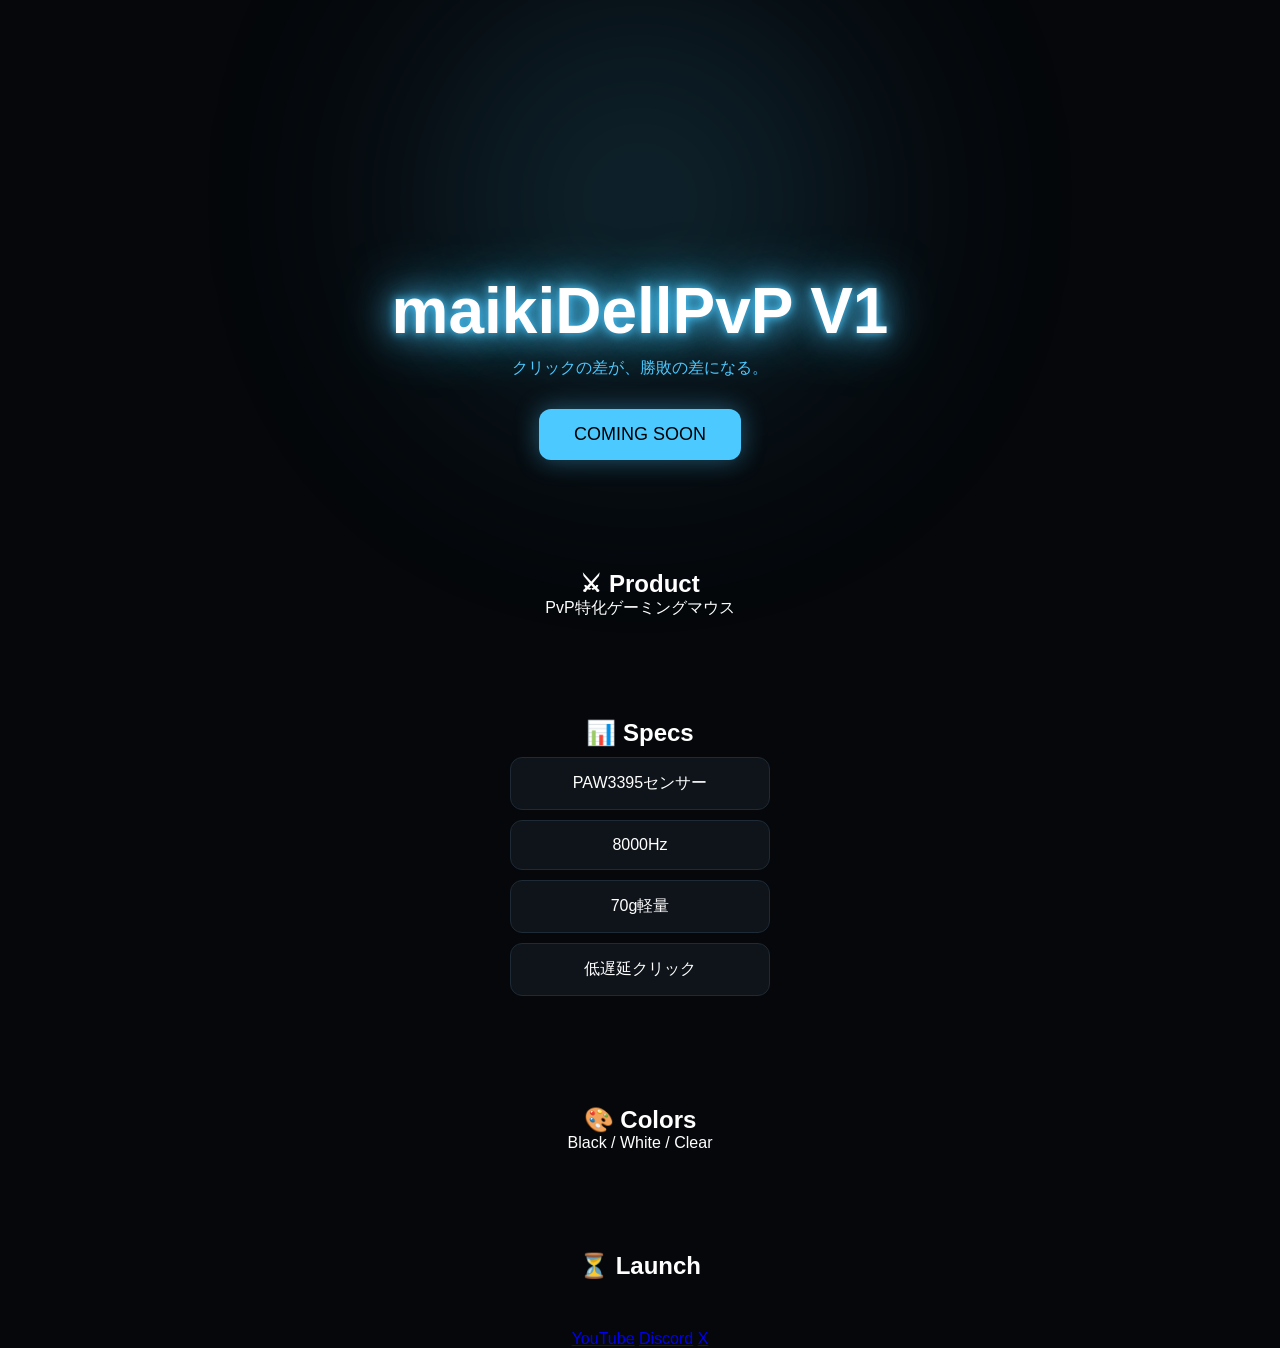
==== index.html @ 39644394 "Update index.html" ====
<!DOCTYPE html>
<html lang="ja">
<head>
<meta charset="UTF-8">
<meta name="viewport" content="width=device-width, initial-scale=1.0">
<title>maikiDellPvP V1</title>
<link rel="stylesheet" href="style.css">
</head>

<body>

<!-- 背景キャンバス -->
<canvas id="bg"></canvas>

<header class="hero">
    <h1 class="glow">maikiDellPvP V1</h1>
    <p class="sub">クリックの差が、勝敗の差になる。</p>
    <button id="buyBtn">COMING SOON</button>
</header>

<section class="card reveal">
    <h2>⚔ Product</h2>
    <p>PvP特化ゲーミングマウス</p>
</section>

<section class="card reveal">
    <h2>📊 Specs</h2>
    <ul>
        <li>PAW3395センサー</li>
        <li>8000Hz</li>
        <li>70g軽量</li>
        <li>低遅延クリック</li>
    </ul>
</section>

<section class="card reveal">
    <h2>🎨 Colors</h2>
    <p>Black / White / Clear</p>
</section>

<section class="card reveal">
    <h2>⏳ Launch</h2>
    <div id="countdown"></div>
</section>

<footer>
    <a href="https://www.youtube.com/@マイキデル" target="_blank">YouTube</a>
    <a href="#">Discord</a>
    <a href="#">X</a>
</footer>

<script src="script.js"></script>
</body>
</html>
---- style.css ----
*{
    margin:0;
    padding:0;
    box-sizing:border-box;
    font-family:Arial, sans-serif;
}

body{
    background:#05070a;
    color:white;
    text-align:center;
    overflow-x:hidden;
}

/* 🌌 ネオン背景 */
body::before{
    content:"";
    position:fixed;
    width:700px;
    height:700px;
    background:radial-gradient(circle,#4cc9ff,transparent 60%);
    top:-150px;
    left:50%;
    transform:translateX(-50%);
    filter:blur(120px);
    opacity:0.25;
    animation:move 6s infinite alternate;
    z-index:-1;
}

@keyframes move{
    from{transform:translateX(-50%) translateY(0);}
    to{transform:translateX(-50%) translateY(40px);}
}

/* 💎 ヒーロー */
.hero{
    padding:120px 20px 60px;
}

.hero p{
    color:#4cc9ff;
    margin-top:10px;
}

/* ⚔️ 光るタイトル */
.glow{
    font-size:64px;
    text-shadow:
        0 0 10px #4cc9ff,
        0 0 30px #4cc9ff,
        0 0 60px #4cc9ff;
}

/* 🔘 ボタン */
button{
    margin-top:30px;
    background:#4cc9ff;
    border:none;
    padding:15px 35px;
    border-radius:12px;
    font-size:18px;
    cursor:pointer;
    box-shadow:0 0 25px rgba(76,201,255,0.4);
    transition:0.3s;
}

button:hover{
    transform:scale(1.08);
    box-shadow:0 0 50px rgba(76,201,255,0.8);
}

/* 🖱️ マウス */
.mouse-container{
    display:flex;
    justify-content:center;
    margin:40px 0;
}

.mouse{
    width:220px;
    height:320px;
    background:linear-gradient(180deg,#444,#222);
    border-radius:120px;
    box-shadow:0 0 40px rgba(76,201,255,0.3);
    animation:float 3s ease-in-out infinite;
    position:relative;
}

@keyframes float{
    0%{transform:translateY(0);}
    50%{transform:translateY(-15px);}
    100%{transform:translateY(0);}
}

.wheel{
    width:18px;
    height:40px;
    background:#111;
    border-radius:10px;
    position:absolute;
    top:50px;
    left:50%;
    transform:translateX(-50%);
}

/* 📊 セクション */
section{
    padding:50px 20px;
}

/* 🧱 スペックカード */
ul{
    list-style:none;
    padding:0;
}

ul li{
    background:#0f141a;
    border:1px solid #1e2a36;
    padding:15px;
    margin:10px auto;
    width:260px;
    border-radius:12px;
    transition:0.3s;
}

ul li:hover{
    transform:scale(1.05);
    border-color:#4cc9ff;
    box-shadow:0 0 20px rgba(76,201,255,0.3);
}
.yt-btn{
    display:inline-block;
    padding:10px 20px;
    background:#ff0000;
    color:white;
    border-radius:10px;
    text-decoration:none;
    box-shadow:0 0 10px rgba(255,0,0,0.5);
}

.yt-btn:hover{
    transform:scale(1.05);
}
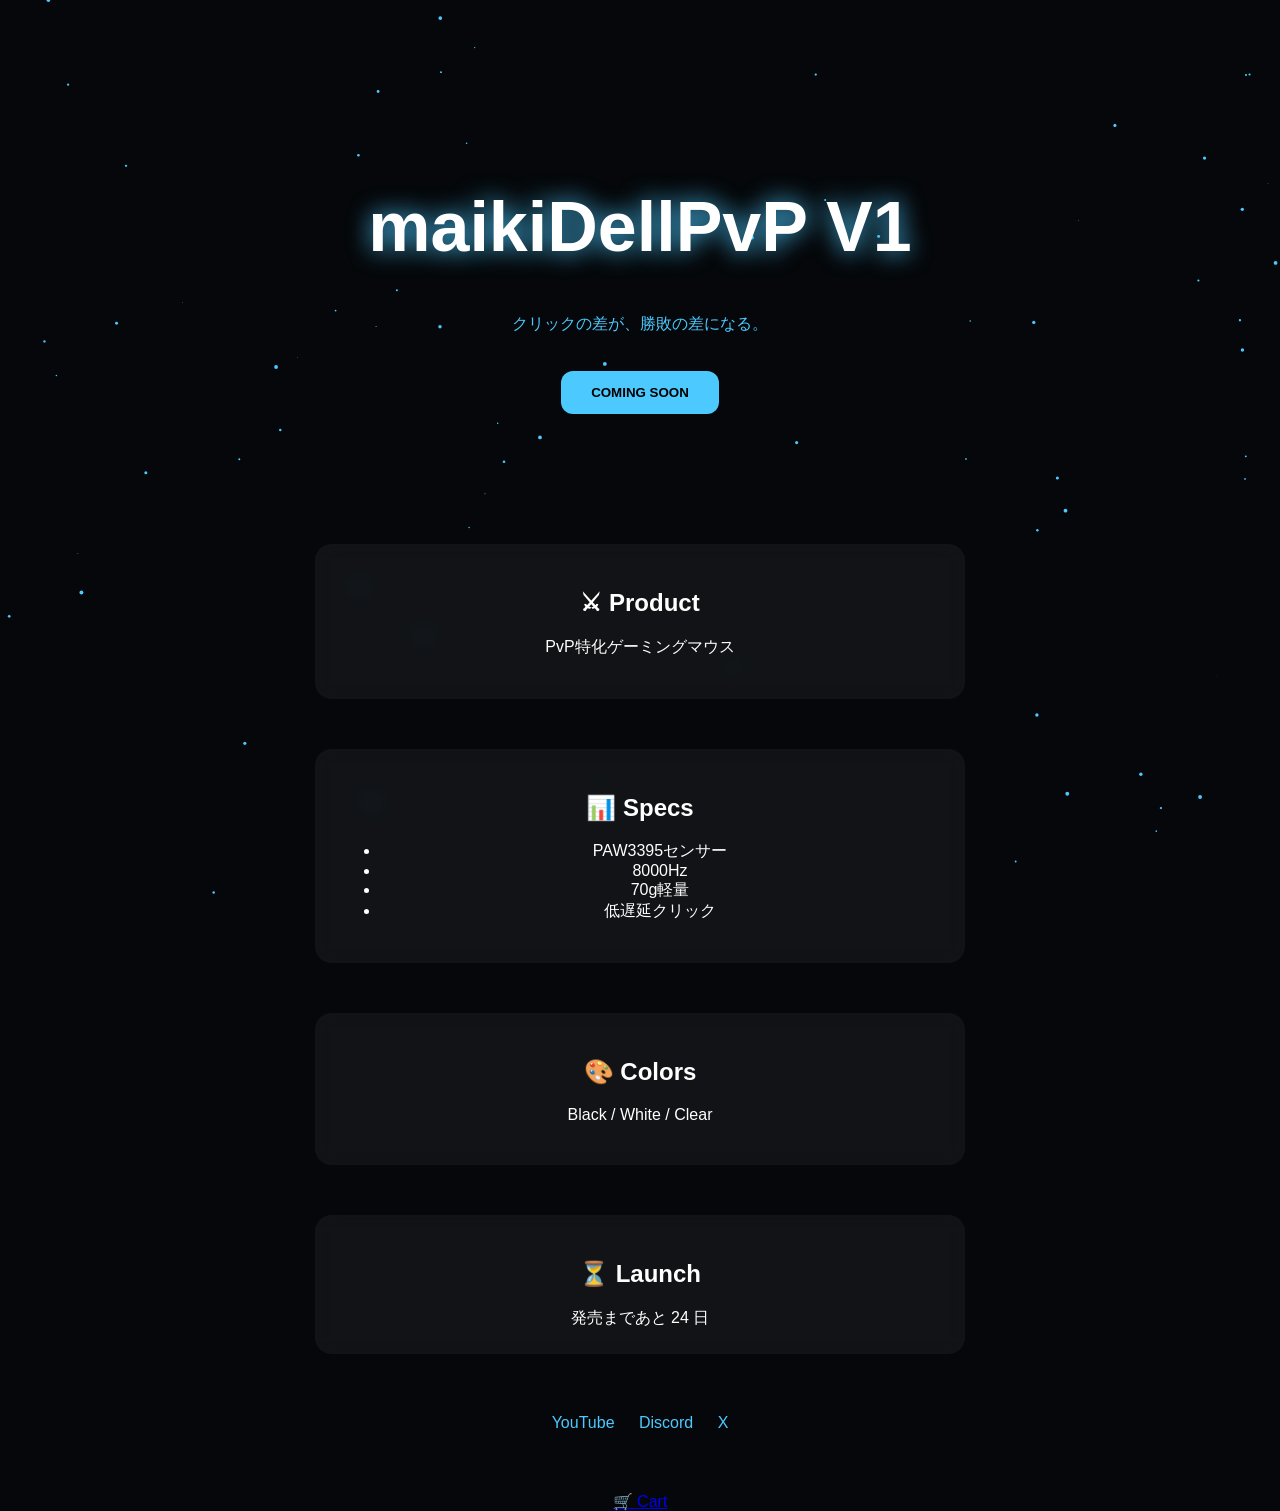
==== commit 969244c9: "Update index.html" ====
--- a/index.html
+++ b/index.html
@@ -52,3 +52,4 @@
 <script src="script.js"></script>
 </body>
 </html>
+<a href="cart.html">🛒 Cart</a>
--- a/style.css
+++ b/style.css
@@ -1,145 +1,86 @@
-*{
+body{
     margin:0;
-    padding:0;
-    box-sizing:border-box;
-    font-family:Arial, sans-serif;
-}
-
-body{
+    font-family:Arial;
     background:#05070a;
     color:white;
     text-align:center;
     overflow-x:hidden;
 }
 
-/* 🌌 ネオン背景 */
-body::before{
-    content:"";
+/* 背景 */
+canvas{
     position:fixed;
-    width:700px;
-    height:700px;
-    background:radial-gradient(circle,#4cc9ff,transparent 60%);
-    top:-150px;
-    left:50%;
-    transform:translateX(-50%);
-    filter:blur(120px);
-    opacity:0.25;
-    animation:move 6s infinite alternate;
+    top:0;
+    left:0;
     z-index:-1;
 }
 
-@keyframes move{
-    from{transform:translateX(-50%) translateY(0);}
-    to{transform:translateX(-50%) translateY(40px);}
+/* HERO */
+.hero{
+    padding:140px 20px 80px;
 }
 
-/* 💎 ヒーロー */
-.hero{
-    padding:120px 20px 60px;
+.glow{
+    font-size:70px;
+    text-shadow:0 0 25px #4cc9ff;
 }
 
-.hero p{
+.sub{
     color:#4cc9ff;
-    margin-top:10px;
 }
 
-/* ⚔️ 光るタイトル */
-.glow{
-    font-size:64px;
-    text-shadow:
-        0 0 10px #4cc9ff,
-        0 0 30px #4cc9ff,
-        0 0 60px #4cc9ff;
-}
-
-/* 🔘 ボタン */
+/* BUTTON */
 button{
-    margin-top:30px;
+    margin-top:20px;
+    padding:14px 30px;
     background:#4cc9ff;
     border:none;
-    padding:15px 35px;
     border-radius:12px;
-    font-size:18px;
+    font-weight:bold;
     cursor:pointer;
-    box-shadow:0 0 25px rgba(76,201,255,0.4);
     transition:0.3s;
 }
 
 button:hover{
-    transform:scale(1.08);
-    box-shadow:0 0 50px rgba(76,201,255,0.8);
+    transform:scale(1.1);
+    box-shadow:0 0 20px #4cc9ff;
 }
 
-/* 🖱️ マウス */
-.mouse-container{
-    display:flex;
-    justify-content:center;
-    margin:40px 0;
+/* CARD */
+.card{
+    margin:50px auto;
+    padding:25px;
+    max-width:600px;
+    background:rgba(255,255,255,0.05);
+    border-radius:16px;
+    backdrop-filter: blur(10px);
+    transition:0.6s;
 }
 
-.mouse{
-    width:220px;
-    height:320px;
-    background:linear-gradient(180deg,#444,#222);
-    border-radius:120px;
-    box-shadow:0 0 40px rgba(76,201,255,0.3);
-    animation:float 3s ease-in-out infinite;
-    position:relative;
+.card:hover{
+    transform:translateY(-5px);
+    box-shadow:0 0 25px rgba(76,201,255,0.3);
 }
 
-@keyframes float{
-    0%{transform:translateY(0);}
-    50%{transform:translateY(-15px);}
-    100%{transform:translateY(0);}
+/* FADE */
+.reveal{
+    opacity:0;
+    transform:translateY(40px);
+    transition:1s;
 }
 
-.wheel{
-    width:18px;
-    height:40px;
-    background:#111;
-    border-radius:10px;
-    position:absolute;
-    top:50px;
-    left:50%;
-    transform:translateX(-50%);
+.reveal.active{
+    opacity:1;
+    transform:translateY(0);
 }
 
-/* 📊 セクション */
-section{
-    padding:50px 20px;
+/* FOOTER */
+footer{
+    margin:60px 0;
 }
 
-/* 🧱 スペックカード */
-ul{
-    list-style:none;
-    padding:0;
+footer a{
+    margin:10px;
+    color:#4cc9ff;
+    text-decoration:none;
 }
-
-ul li{
-    background:#0f141a;
-    border:1px solid #1e2a36;
-    padding:15px;
-    margin:10px auto;
-    width:260px;
-    border-radius:12px;
-    transition:0.3s;
-}
-
-ul li:hover{
-    transform:scale(1.05);
-    border-color:#4cc9ff;
-    box-shadow:0 0 20px rgba(76,201,255,0.3);
-}
-.yt-btn{
-    display:inline-block;
-    padding:10px 20px;
-    background:#ff0000;
-    color:white;
-    border-radius:10px;
-    text-decoration:none;
-    box-shadow:0 0 10px rgba(255,0,0,0.5);
-}
-
-.yt-btn:hover{
-    transform:scale(1.05);
-}
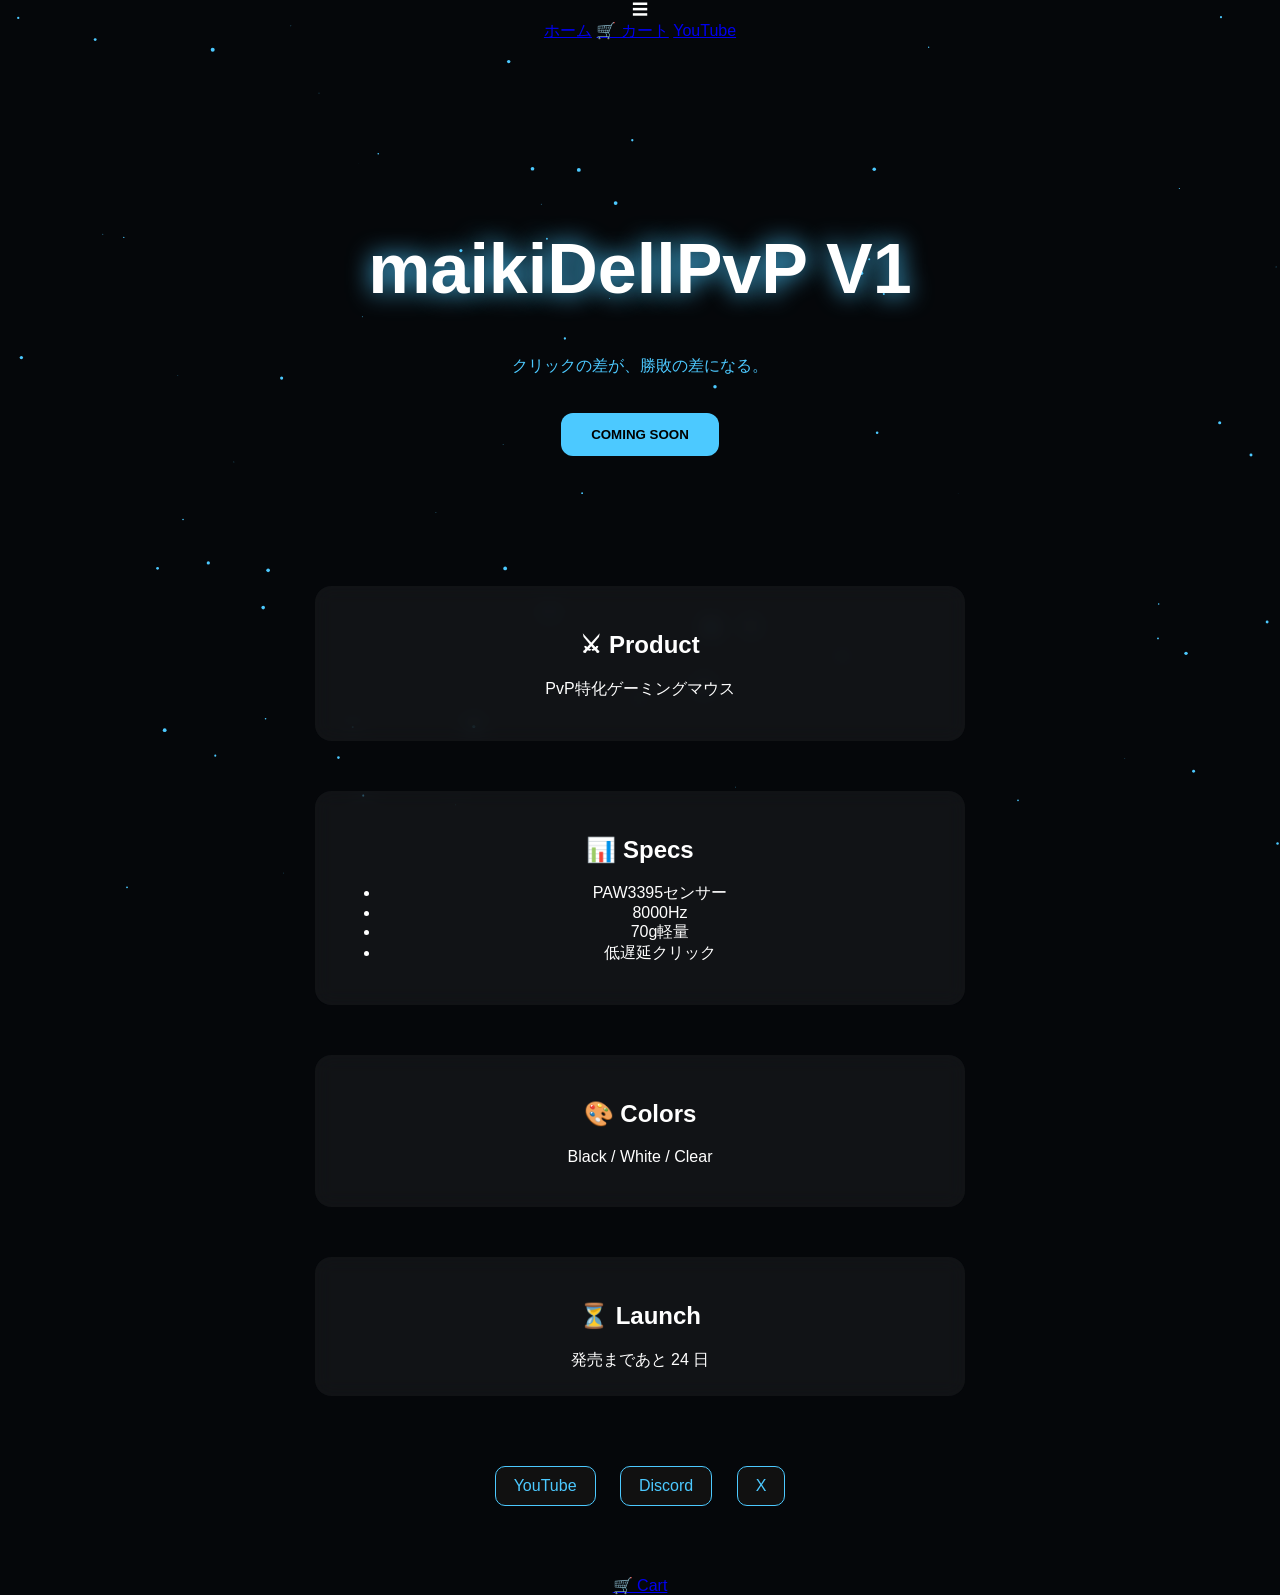
==== commit e3a26ad8: "Update index.html" ====
--- a/index.html
+++ b/index.html
@@ -11,7 +11,15 @@
 
 <!-- 背景キャンバス -->
 <canvas id="bg"></canvas>
+<div class="menu">
+    <div class="hamburger" id="hamburger">☰</div>
 
+    <div class="dropdown" id="dropdown">
+        <a href="index.html">ホーム</a>
+        <a href="cart.html">🛒 カート</a>
+        <a href="https://www.youtube.com/@マイキデル" target="_blank">YouTube</a>
+    </div>
+</div>
 <header class="hero">
     <h1 class="glow">maikiDellPvP V1</h1>
     <p class="sub">クリックの差が、勝敗の差になる。</p>
--- a/style.css
+++ b/style.css
@@ -84,3 +84,20 @@
     color:#4cc9ff;
     text-decoration:none;
 }
+footer a{
+    display:inline-block;
+    margin:10px;
+    padding:10px 18px;
+    background:#111;
+    border:1px solid #4cc9ff;
+    border-radius:10px;
+    color:#4cc9ff;
+    text-decoration:none;
+    transition:0.3s;
+}
+
+footer a:hover{
+    background:#4cc9ff;
+    color:black;
+    box-shadow:0 0 15px #4cc9ff;
+}
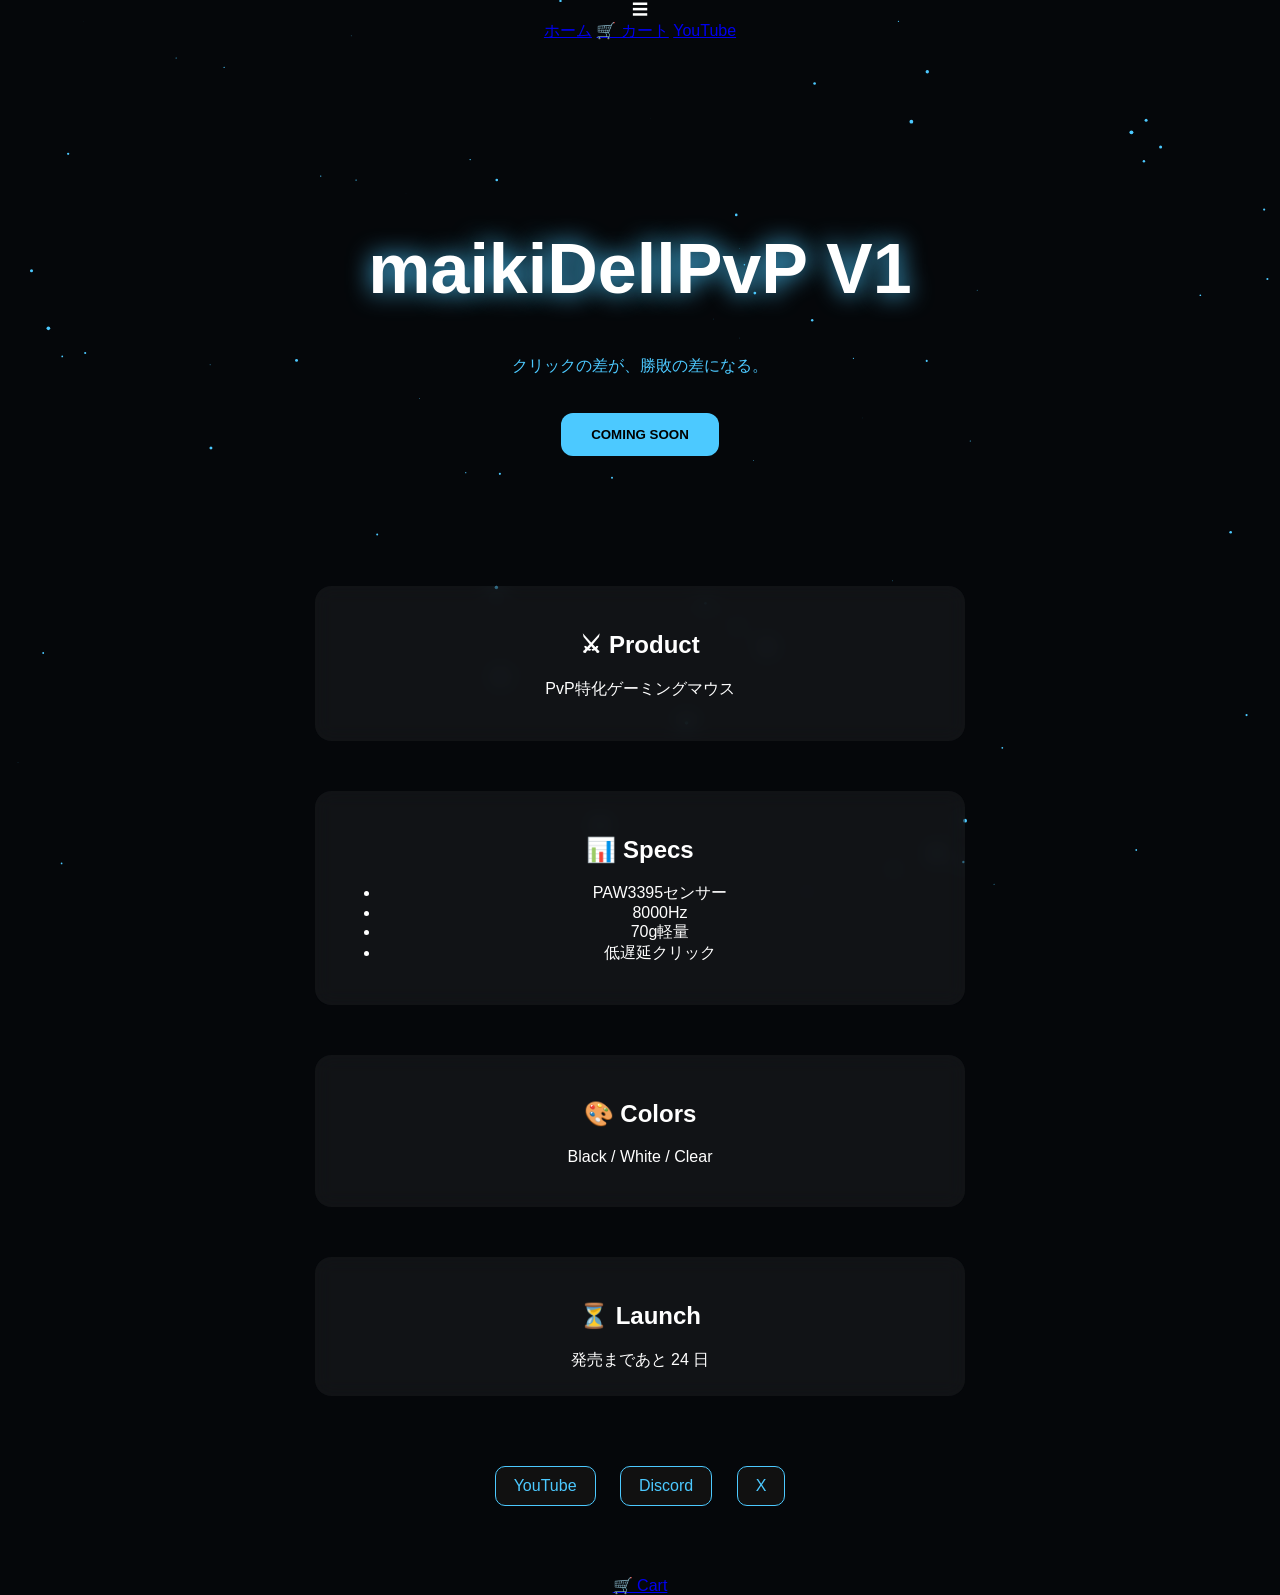
==== commit b0920cb0: "Update index.html" ====
--- a/index.html
+++ b/index.html
@@ -61,3 +61,4 @@
 </body>
 </html>
 <a href="cart.html">🛒 Cart</a>
+
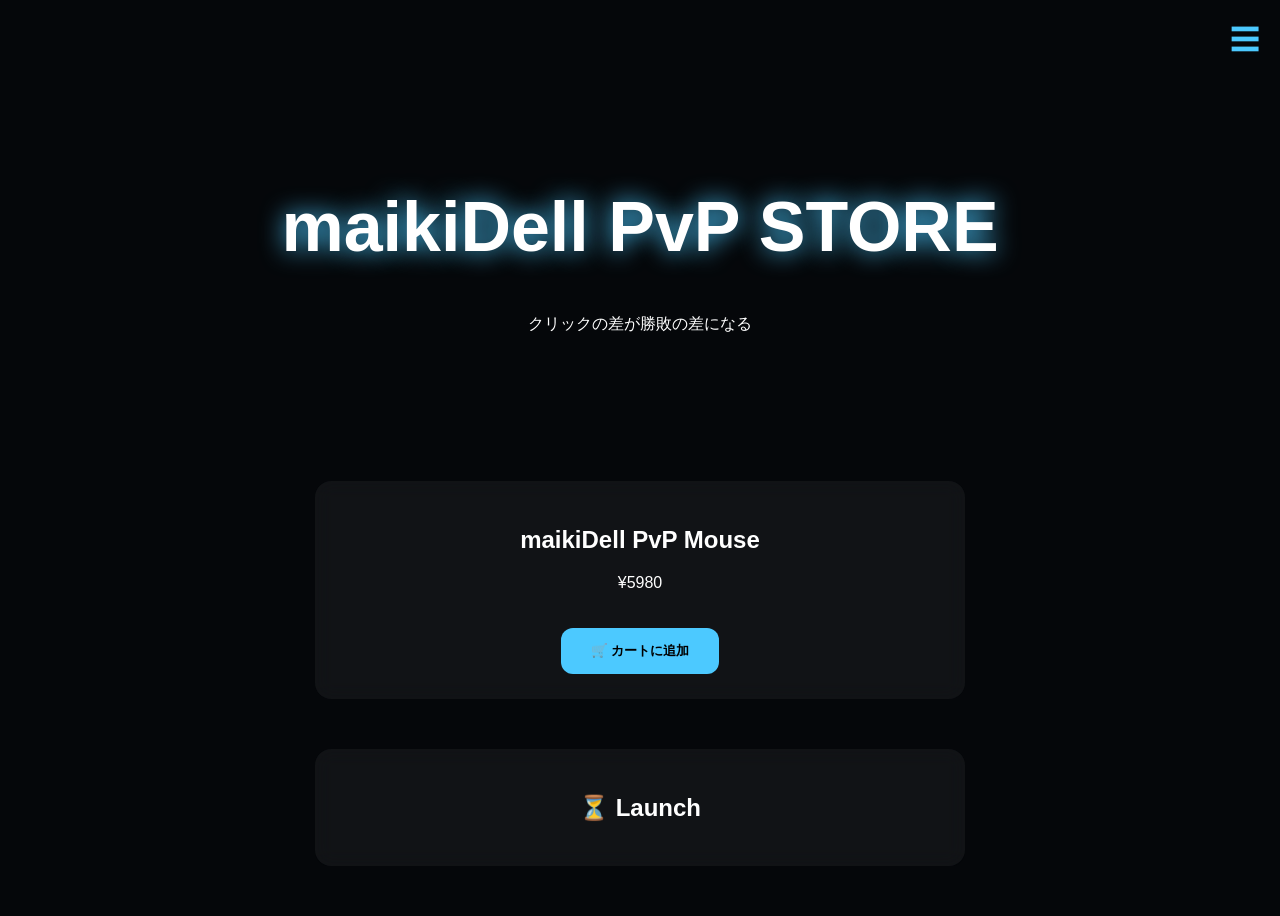
==== commit c346f4f1: "Update index.html" ====
--- a/index.html
+++ b/index.html
@@ -3,62 +3,46 @@
 <head>
 <meta charset="UTF-8">
 <meta name="viewport" content="width=device-width, initial-scale=1.0">
-<title>maikiDellPvP V1</title>
+<title>maikiDell PvP STORE</title>
 <link rel="stylesheet" href="style.css">
 </head>
 
 <body>
 
-<!-- 背景キャンバス -->
+<!-- 背景 -->
 <canvas id="bg"></canvas>
+
+<!-- メニュー -->
 <div class="menu">
-    <div class="hamburger" id="hamburger">☰</div>
+  <div class="hamburger" id="hamburger">☰</div>
 
-    <div class="dropdown" id="dropdown">
-        <a href="index.html">ホーム</a>
-        <a href="cart.html">🛒 カート</a>
-        <a href="https://www.youtube.com/@マイキデル" target="_blank">YouTube</a>
-    </div>
+  <div class="dropdown" id="dropdown">
+    <a href="index.html">🏠 ホーム</a>
+    <a href="cart.html">🛒 カート (<span id="cartCount">0</span>)</a>
+    <a href="orders.html">🧾 注文履歴</a>
+    <a href="https://www.youtube.com/@マイキデル" target="_blank">▶ YouTube</a>
+  </div>
 </div>
+
+<!-- メイン -->
 <header class="hero">
-    <h1 class="glow">maikiDellPvP V1</h1>
-    <p class="sub">クリックの差が、勝敗の差になる。</p>
-    <button id="buyBtn">COMING SOON</button>
+  <h1 class="glow">maikiDell PvP STORE</h1>
+  <p>クリックの差が勝敗の差になる</p>
 </header>
 
-<section class="card reveal">
-    <h2>⚔ Product</h2>
-    <p>PvP特化ゲーミングマウス</p>
+<!-- 商品 -->
+<section class="card">
+  <h2>maikiDell PvP Mouse</h2>
+  <p>¥5980</p>
+  <button onclick="addToCart('PvP Mouse',5980)">🛒 カートに追加</button>
 </section>
 
-<section class="card reveal">
-    <h2>📊 Specs</h2>
-    <ul>
-        <li>PAW3395センサー</li>
-        <li>8000Hz</li>
-        <li>70g軽量</li>
-        <li>低遅延クリック</li>
-    </ul>
+<!-- ランチ -->
+<section class="card">
+  <h2>⏳ Launch</h2>
+  <div id="countdown"></div>
 </section>
 
-<section class="card reveal">
-    <h2>🎨 Colors</h2>
-    <p>Black / White / Clear</p>
-</section>
-
-<section class="card reveal">
-    <h2>⏳ Launch</h2>
-    <div id="countdown"></div>
-</section>
-
-<footer>
-    <a href="https://www.youtube.com/@マイキデル" target="_blank">YouTube</a>
-    <a href="#">Discord</a>
-    <a href="#">X</a>
-</footer>
-
-<script src="script.js"></script>
+<script src="app.js"></script>
 </body>
 </html>
-<a href="cart.html">🛒 Cart</a>
-
--- a/style.css
+++ b/style.css
@@ -101,3 +101,47 @@
     color:black;
     box-shadow:0 0 15px #4cc9ff;
 }
+.menu{
+    position:fixed;
+    top:20px;
+    right:20px;
+    z-index:999;
+}
+
+.hamburger{
+    font-size:30px;
+    cursor:pointer;
+    color:#4cc9ff;
+    transition:0.3s;
+}
+
+/* 回転アニメ */
+.hamburger.active{
+    transform: rotate(90deg);
+}
+
+/* ドロップダウン */
+.dropdown{
+    display:none;
+    flex-direction:column;
+    background:#111;
+    border:1px solid #4cc9ff;
+    padding:10px;
+    border-radius:10px;
+    margin-top:10px;
+}
+
+.dropdown.show{
+    display:flex;
+}
+
+.dropdown a{
+    color:#4cc9ff;
+    text-decoration:none;
+    padding:8px;
+}
+
+.dropdown a:hover{
+    background:#4cc9ff;
+    color:black;
+}
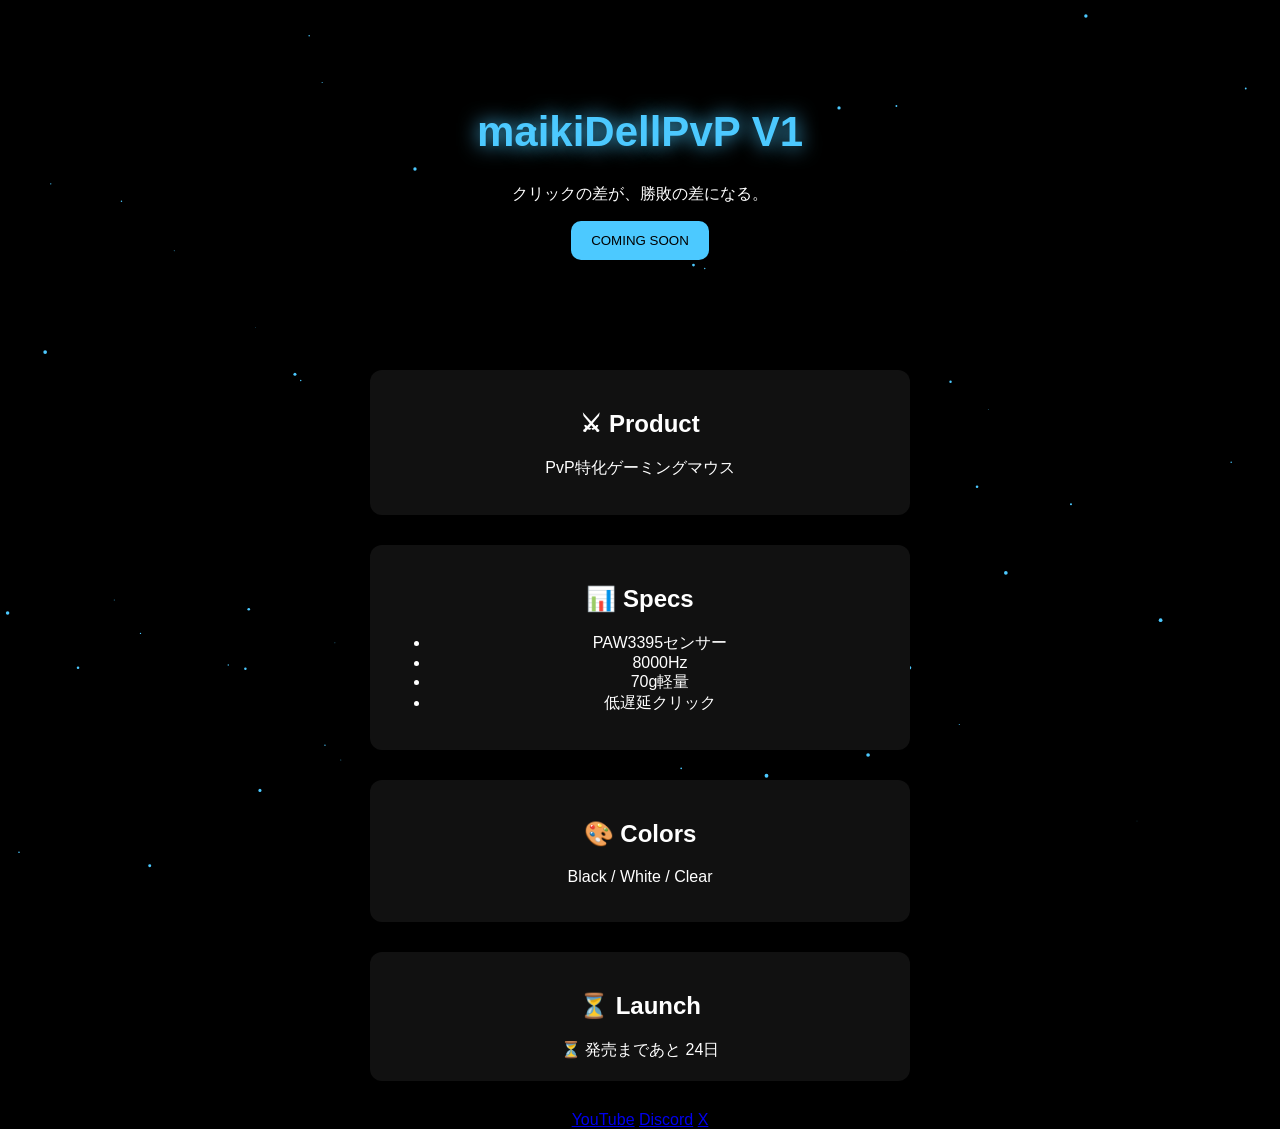
==== commit d8ddbe3c: "Update index.html" ====
--- a/index.html
+++ b/index.html
@@ -3,46 +3,52 @@
 <head>
 <meta charset="UTF-8">
 <meta name="viewport" content="width=device-width, initial-scale=1.0">
-<title>maikiDell PvP STORE</title>
+<title>maikiDellPvP V1</title>
 <link rel="stylesheet" href="style.css">
 </head>
 
 <body>
 
-<!-- 背景 -->
+<!-- 背景キャンバス -->
 <canvas id="bg"></canvas>
 
-<!-- メニュー -->
-<div class="menu">
-  <div class="hamburger" id="hamburger">☰</div>
-
-  <div class="dropdown" id="dropdown">
-    <a href="index.html">🏠 ホーム</a>
-    <a href="cart.html">🛒 カート (<span id="cartCount">0</span>)</a>
-    <a href="orders.html">🧾 注文履歴</a>
-    <a href="https://www.youtube.com/@マイキデル" target="_blank">▶ YouTube</a>
-  </div>
-</div>
-
-<!-- メイン -->
 <header class="hero">
-  <h1 class="glow">maikiDell PvP STORE</h1>
-  <p>クリックの差が勝敗の差になる</p>
+    <h1 class="glow">maikiDellPvP V1</h1>
+    <p class="sub">クリックの差が、勝敗の差になる。</p>
+    <button id="buyBtn">COMING SOON</button>
 </header>
 
-<!-- 商品 -->
-<section class="card">
-  <h2>maikiDell PvP Mouse</h2>
-  <p>¥5980</p>
-  <button onclick="addToCart('PvP Mouse',5980)">🛒 カートに追加</button>
+<section class="card reveal">
+    <h2>⚔ Product</h2>
+    <p>PvP特化ゲーミングマウス</p>
 </section>
 
-<!-- ランチ -->
-<section class="card">
-  <h2>⏳ Launch</h2>
-  <div id="countdown"></div>
+<section class="card reveal">
+    <h2>📊 Specs</h2>
+    <ul>
+        <li>PAW3395センサー</li>
+        <li>8000Hz</li>
+        <li>70g軽量</li>
+        <li>低遅延クリック</li>
+    </ul>
 </section>
 
-<script src="app.js"></script>
+<section class="card reveal">
+    <h2>🎨 Colors</h2>
+    <p>Black / White / Clear</p>
+</section>
+
+<section class="card reveal">
+    <h2>⏳ Launch</h2>
+    <div id="countdown"></div>
+</section>
+
+<footer>
+    <a href="https://www.youtube.com/@マイキデル" target="_blank">YouTube</a>
+    <a href="#">Discord</a>
+    <a href="#">X</a>
+</footer>
+
+<script src="script.js"></script>
 </body>
 </html>
--- a/style.css
+++ b/style.css
@@ -1,147 +1,91 @@
 body{
-    margin:0;
-    font-family:Arial;
-    background:#05070a;
-    color:white;
-    text-align:center;
-    overflow-x:hidden;
+  margin:0;
+  font-family:Arial;
+  background:#000;
+  color:white;
+  text-align:center;
+  overflow-x:hidden;
 }
 
 /* 背景 */
-canvas{
-    position:fixed;
-    top:0;
-    left:0;
-    z-index:-1;
+#bg{
+  position:fixed;
+  top:0;
+  left:0;
+  width:100%;
+  height:100%;
+  z-index:-1;
 }
 
-/* HERO */
+/* ヘッダー */
 .hero{
-    padding:140px 20px 80px;
+  padding:80px 20px;
 }
 
 .glow{
-    font-size:70px;
-    text-shadow:0 0 25px #4cc9ff;
+  font-size:42px;
+  color:#4cc9ff;
+  text-shadow:0 0 20px #4cc9ff;
 }
 
-.sub{
-    color:#4cc9ff;
+/* カード */
+.card{
+  margin:30px auto;
+  width:90%;
+  max-width:500px;
+  background:#111;
+  padding:20px;
+  border-radius:12px;
 }
 
-/* BUTTON */
+/* ボタン */
 button{
-    margin-top:20px;
-    padding:14px 30px;
-    background:#4cc9ff;
-    border:none;
-    border-radius:12px;
-    font-weight:bold;
-    cursor:pointer;
-    transition:0.3s;
+  padding:12px 20px;
+  background:#4cc9ff;
+  border:none;
+  border-radius:10px;
+  cursor:pointer;
 }
 
 button:hover{
-    transform:scale(1.1);
-    box-shadow:0 0 20px #4cc9ff;
+  transform:scale(1.05);
+  box-shadow:0 0 15px #4cc9ff;
 }
 
-/* CARD */
-.card{
-    margin:50px auto;
-    padding:25px;
-    max-width:600px;
-    background:rgba(255,255,255,0.05);
-    border-radius:16px;
-    backdrop-filter: blur(10px);
-    transition:0.6s;
-}
-
-.card:hover{
-    transform:translateY(-5px);
-    box-shadow:0 0 25px rgba(76,201,255,0.3);
-}
-
-/* FADE */
-.reveal{
-    opacity:0;
-    transform:translateY(40px);
-    transition:1s;
-}
-
-.reveal.active{
-    opacity:1;
-    transform:translateY(0);
-}
-
-/* FOOTER */
-footer{
-    margin:60px 0;
-}
-
-footer a{
-    margin:10px;
-    color:#4cc9ff;
-    text-decoration:none;
-}
-footer a{
-    display:inline-block;
-    margin:10px;
-    padding:10px 18px;
-    background:#111;
-    border:1px solid #4cc9ff;
-    border-radius:10px;
-    color:#4cc9ff;
-    text-decoration:none;
-    transition:0.3s;
-}
-
-footer a:hover{
-    background:#4cc9ff;
-    color:black;
-    box-shadow:0 0 15px #4cc9ff;
-}
+/* メニュー */
 .menu{
-    position:fixed;
-    top:20px;
-    right:20px;
-    z-index:999;
+  position:fixed;
+  top:15px;
+  right:15px;
 }
 
 .hamburger{
-    font-size:30px;
-    cursor:pointer;
-    color:#4cc9ff;
-    transition:0.3s;
+  font-size:28px;
+  cursor:pointer;
 }
 
-/* 回転アニメ */
-.hamburger.active{
-    transform: rotate(90deg);
-}
-
-/* ドロップダウン */
 .dropdown{
-    display:none;
-    flex-direction:column;
-    background:#111;
-    border:1px solid #4cc9ff;
-    padding:10px;
-    border-radius:10px;
-    margin-top:10px;
+  display:none;
+  flex-direction:column;
+  background:#111;
+  border:1px solid #4cc9ff;
+  border-radius:10px;
+  position:absolute;
+  right:0;
 }
 
 .dropdown.show{
-    display:flex;
+  display:flex;
 }
 
 .dropdown a{
-    color:#4cc9ff;
-    text-decoration:none;
-    padding:8px;
+  padding:10px;
+  color:#4cc9ff;
+  text-decoration:none;
 }
 
 .dropdown a:hover{
-    background:#4cc9ff;
-    color:black;
+  background:#4cc9ff;
+  color:black;
 }
+
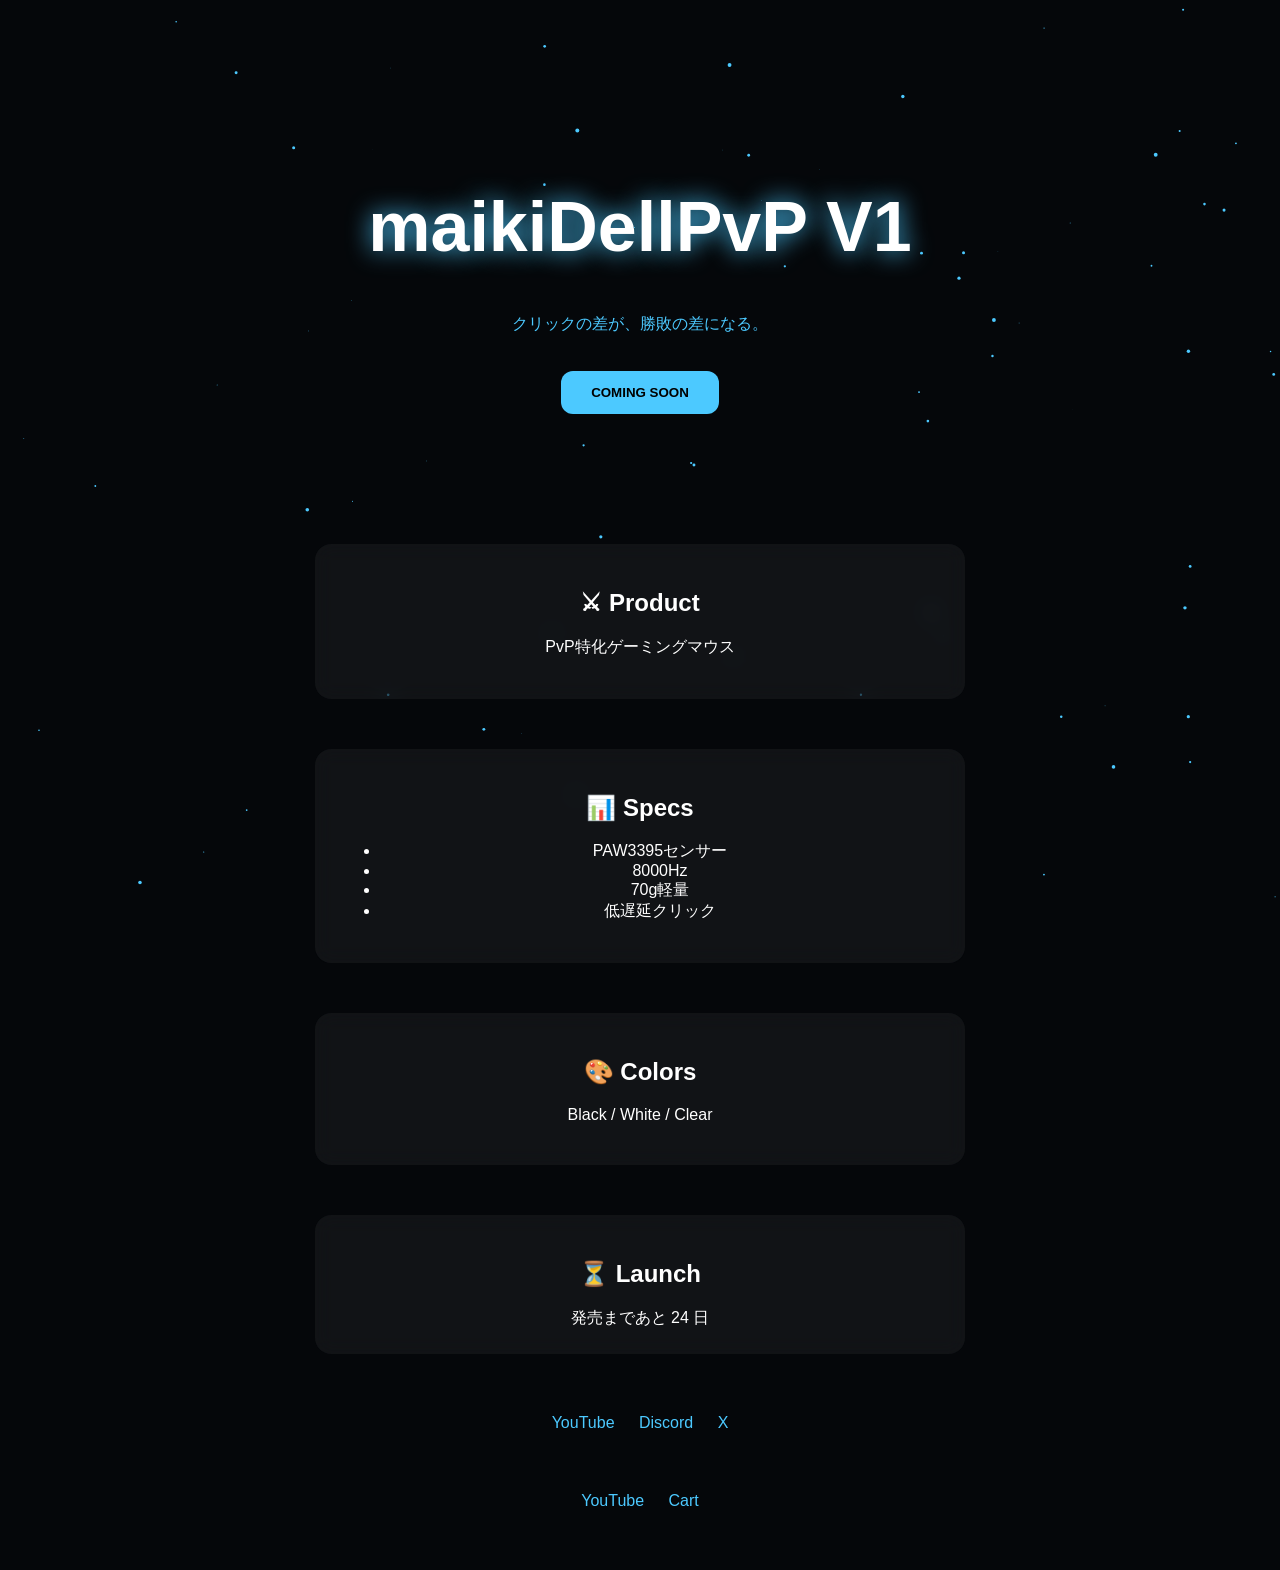
==== commit 2507c6b0: "Update index.html" ====
--- a/index.html
+++ b/index.html
@@ -52,3 +52,7 @@
 <script src="script.js"></script>
 </body>
 </html>
+<footer>
+    <a href="https://www.youtube.com/@マイキデル" target="_blank">YouTube</a>
+    <a href="cart.html">Cart</a>
+</footer>
--- a/style.css
+++ b/style.css
@@ -1,91 +1,86 @@
 body{
-  margin:0;
-  font-family:Arial;
-  background:#000;
-  color:white;
-  text-align:center;
-  overflow-x:hidden;
+    margin:0;
+    font-family:Arial;
+    background:#05070a;
+    color:white;
+    text-align:center;
+    overflow-x:hidden;
 }
 
 /* 背景 */
-#bg{
-  position:fixed;
-  top:0;
-  left:0;
-  width:100%;
-  height:100%;
-  z-index:-1;
+canvas{
+    position:fixed;
+    top:0;
+    left:0;
+    z-index:-1;
 }
 
-/* ヘッダー */
+/* HERO */
 .hero{
-  padding:80px 20px;
+    padding:140px 20px 80px;
 }
 
 .glow{
-  font-size:42px;
-  color:#4cc9ff;
-  text-shadow:0 0 20px #4cc9ff;
+    font-size:70px;
+    text-shadow:0 0 25px #4cc9ff;
 }
 
-/* カード */
-.card{
-  margin:30px auto;
-  width:90%;
-  max-width:500px;
-  background:#111;
-  padding:20px;
-  border-radius:12px;
+.sub{
+    color:#4cc9ff;
 }
 
-/* ボタン */
+/* BUTTON */
 button{
-  padding:12px 20px;
-  background:#4cc9ff;
-  border:none;
-  border-radius:10px;
-  cursor:pointer;
+    margin-top:20px;
+    padding:14px 30px;
+    background:#4cc9ff;
+    border:none;
+    border-radius:12px;
+    font-weight:bold;
+    cursor:pointer;
+    transition:0.3s;
 }
 
 button:hover{
-  transform:scale(1.05);
-  box-shadow:0 0 15px #4cc9ff;
+    transform:scale(1.1);
+    box-shadow:0 0 20px #4cc9ff;
 }
 
-/* メニュー */
-.menu{
-  position:fixed;
-  top:15px;
-  right:15px;
+/* CARD */
+.card{
+    margin:50px auto;
+    padding:25px;
+    max-width:600px;
+    background:rgba(255,255,255,0.05);
+    border-radius:16px;
+    backdrop-filter: blur(10px);
+    transition:0.6s;
 }
 
-.hamburger{
-  font-size:28px;
-  cursor:pointer;
+.card:hover{
+    transform:translateY(-5px);
+    box-shadow:0 0 25px rgba(76,201,255,0.3);
 }
 
-.dropdown{
-  display:none;
-  flex-direction:column;
-  background:#111;
-  border:1px solid #4cc9ff;
-  border-radius:10px;
-  position:absolute;
-  right:0;
+/* FADE */
+.reveal{
+    opacity:0;
+    transform:translateY(40px);
+    transition:1s;
 }
 
-.dropdown.show{
-  display:flex;
+.reveal.active{
+    opacity:1;
+    transform:translateY(0);
 }
 
-.dropdown a{
-  padding:10px;
-  color:#4cc9ff;
-  text-decoration:none;
+/* FOOTER */
+footer{
+    margin:60px 0;
 }
 
-.dropdown a:hover{
-  background:#4cc9ff;
-  color:black;
+footer a{
+    margin:10px;
+    color:#4cc9ff;
+    text-decoration:none;
 }
-
